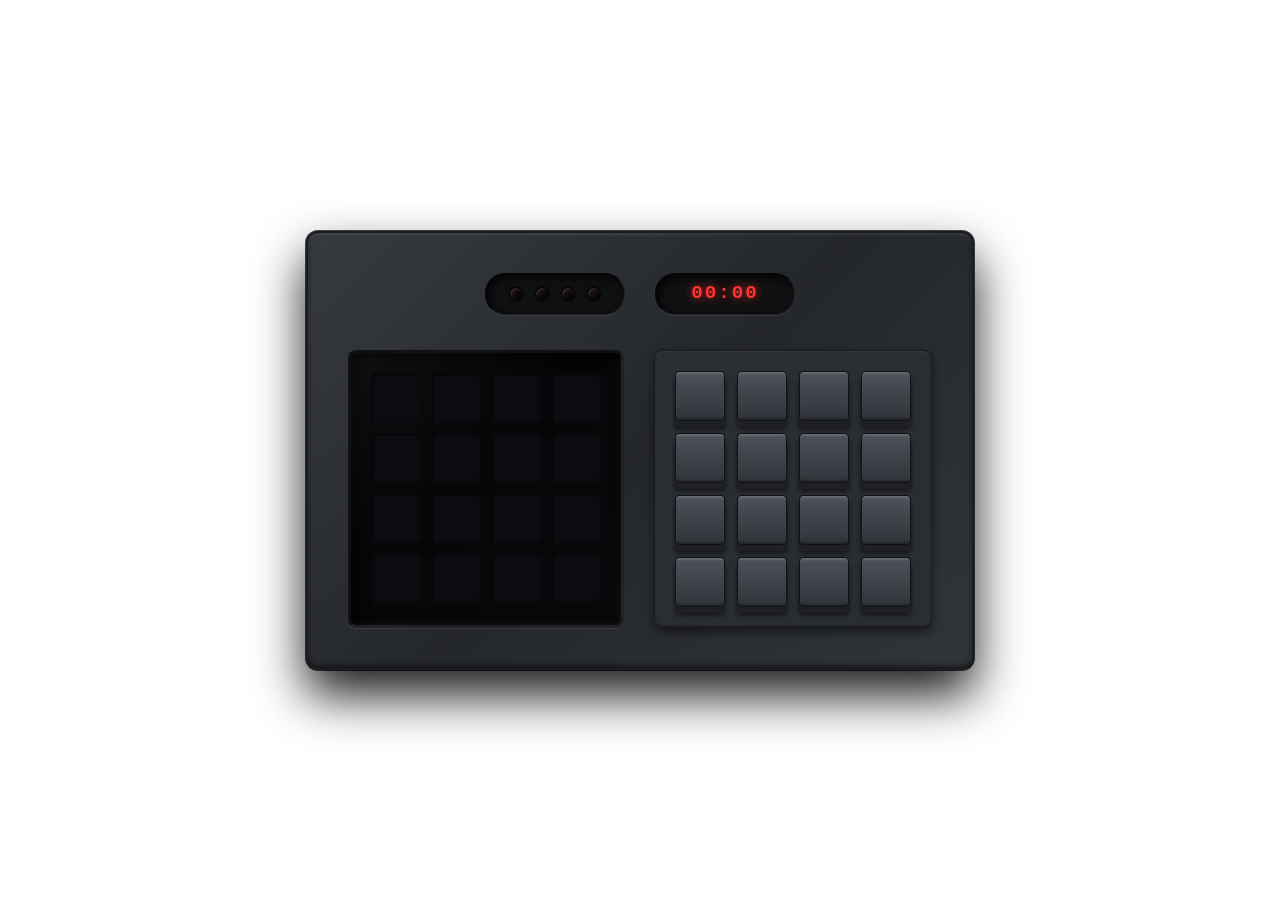
==== games/keyboard/index.html @ c957589f "feat: add home page and fils/keyboard mini-games Ajout de la page d'accueil regroupant tous les mini" ====
<!DOCTYPE html>
<html lang="fr">
<head>
    <meta charset="UTF-8">
    <meta name="viewport" content="width=device-width, initial-scale=1.0">
    <title>Mini-Jeu: Clavier Alarme</title>
    <!-- Use the same standard font as the Hub for consistency -->
    <link href="https://fonts.googleapis.com/css2?family=Roboto:wght@400;500;700&display=swap" rel="stylesheet">
    <link rel="stylesheet" href="../common.css">
    <link rel="stylesheet" href="style.css">
</head>
<body>
    <div class="game-container">
        <!-- Top LEDs & Digital Timer -->
        <div class="top-indicators">
            <div class="led-panel">
                <div class="led" id="led-1"></div>
                <div class="led" id="led-2"></div>
                <div class="led" id="led-3"></div>
                <div class="led" id="led-4"></div>
            </div>
            <div class="timer-panel">
                <span id="timer-display">00:00</span>
            </div>
        </div>

        <!-- Main Interface -->
        <div class="interface-wrapper">
            
            <!-- Left Display Panel -->
            <div class="display-panel">
                <div class="display-grid" id="display-grid">
                    <!-- 16 display squares injected by JS -->
                </div>
            </div>

            <!-- Right Keypad Panel -->
            <div class="keypad-panel">
                <div class="keypad-grid" id="keypad-grid">
                    <!-- 16 buttons injected by JS -->
                </div>
            </div>

        </div>
    </div>

    <!-- External Logic -->
    <script src="../common.js"></script>
    <script src="game.js"></script>
</body>
</html>
---- games/common.css ----
/* === COMMON CSS FOR ALL MINIGAMES === */
* {
    box-sizing: border-box;
    margin: 0;
    padding: 0;
    user-select: none; /* Prevent text selection */
}

body {
    width: 100vw;
    height: 100vh;
    display: flex;
    justify-content: center;
    align-items: center;
    background-color: transparent; /* Harmonized transparent background for FiveM */
    overflow: hidden;
}

/* === TOP BAR (Back & Copy) === */
#common-topbar {
    position: absolute;
    top: 20px;
    left: 20px;
    right: 20px;
    display: flex;
    justify-content: space-between;
    align-items: center;
    z-index: 9999;
    pointer-events: none; /* Let clicks pass through to game */
}

.topbar-btn {
    pointer-events: auto;
    background: rgba(20, 20, 20, 0.8);
    color: white;
    border: 1px solid #444;
    padding: 10px 15px;
    border-radius: 5px;
    font-family: 'Roboto', 'Courier New', sans-serif;
    font-size: 14px;
    cursor: pointer;
    transition: all 0.2s ease;
    backdrop-filter: blur(5px);
}

.topbar-btn:hover {
    background: rgba(40, 40, 40, 0.9);
    border-color: #666;
}

.copy-btn {
    position: absolute;
    left: 50%;
    transform: translateX(-50%);
}
---- games/keyboard/style.css ----
/* === VARIABLES === */
:root {
    --bg-color: #121315;       /* Very dark background for body */
    --display-off: #0b0c0f;    /* Inactive display grid items */
    --led-off: #160d0d;        /* Dark, slightly red for inactive LEDs */
    --led-red: #ff2222;
    --led-green: #22ff22;
    --btn-blue: #0d6efd;
    --btn-blue-glow: rgba(13, 110, 253, 0.8);
}

/* === GLOBAL === */
* {
    font-family: 'Roboto', sans-serif;
}

/* === MAIN CONTAINER (Brushed Metal Casing) === */
.game-container {
    background-color: #2b2e33;
    background-image: 
        linear-gradient(135deg, rgba(255,255,255,0.06) 0%, rgba(0,0,0,0.15) 50%, rgba(255,255,255,0.03) 100%),
        repeating-linear-gradient(0deg, transparent, transparent 2px, rgba(0,0,0,0.03) 2px, rgba(0,0,0,0.03) 4px);
    padding: 40px;
    border-radius: 12px;
    border: 2px solid #1a1c1f;
    box-shadow: 
        inset 0 2px 3px rgba(255, 255, 255, 0.1), /* top edge highlight */
        inset 0 -2px 5px rgba(0, 0, 0, 0.6), /* bottom inner shadow */
        0 25px 50px rgba(0, 0, 0, 0.9), /* massive drop shadow */
        0 0 0 1px #454a52; /* fine outer rim highlight */
    display: flex;
    flex-direction: column;
    align-items: center;
    gap: 25px;
}

/* === TOP INDICATORS === */
.top-indicators {
    display: flex;
    justify-content: center;
    align-items: center;
    gap: 30px; /* Espace entre les deux cadres au centre */
    width: 100%;
    margin-bottom: 10px;
}

.led-panel, .timer-panel {
    display: flex;
    justify-content: center;
    align-items: center;
    width: 140px;  /* Exact same width for symmetry */
    height: 42px;  /* Exact same height */
    background: #0f1012;
    border-radius: 20px;
    border: 1px solid #222;
    border-top-color: #050505;
    border-left-color: #050505;
    box-shadow: 
        inset 3px 3px 8px rgba(0,0,0,0.9), 
        0 1px 1px rgba(255,255,255,0.08); /* highlight on the metal edge below */
}

.led-panel {
    gap: 12px;
}

/* Digital Timer Text */
#timer-display {
    font-family: 'Courier New', Courier, monospace;
    font-weight: bold;
    font-size: 1.2rem;
    color: #ff3333;
    text-shadow: 0 0 10px rgba(255, 51, 51, 0.8);
    letter-spacing: 2px;
    line-height: 1; /* Keep it centered perfectly */
}

/* Glass LEDs */
.led {
    width: 14px;
    height: 14px;
    border-radius: 50%;
    background-color: var(--led-off);
    border: 1px solid #000;
    box-shadow: 
        inset -2px -2px 4px rgba(0,0,0,0.8), /* dark bottom right */
        inset 1px 1px 3px rgba(255,255,255,0.2), /* glass reflection */
        0 0 2px rgba(0,0,0,0.5);
    transition: all 0.1s ease;
}

.led.green {
    background-color: var(--led-green);
    box-shadow: 0 0 12px var(--led-green), inset -2px -2px 4px rgba(0,0,0,0.4), inset 1px 1px 4px rgba(255,255,255,0.8);
}

.led.yellow {
    background-color: #ffcc00;
    box-shadow: 0 0 12px #ffcc00, inset -2px -2px 4px rgba(0,0,0,0.4), inset 1px 1px 4px rgba(255,255,255,0.8);
}

.led.blink-red {
    animation: blinkRed 0.3s infinite alternate;
}

.led.blink-green {
    animation: blinkGreen 0.3s infinite alternate;
}

.led.blink-tension {
    animation: blinkTension var(--blink-speed, 1s) infinite alternate ease-in-out;
}

@keyframes blinkRed {
    from { background-color: var(--led-off); box-shadow: inset -2px -2px 4px rgba(0,0,0,0.8), inset 1px 1px 3px rgba(255,255,255,0.2); }
    to { background-color: var(--led-red); box-shadow: 0 0 15px var(--led-red), inset -2px -2px 4px rgba(0,0,0,0.3), inset 1px 1px 4px rgba(255,255,255,0.8); }
}

@keyframes blinkGreen {
    from { background-color: var(--led-off); box-shadow: inset -2px -2px 4px rgba(0,0,0,0.8), inset 1px 1px 3px rgba(255,255,255,0.2); }
    to { background-color: var(--led-green); box-shadow: 0 0 15px var(--led-green), inset -2px -2px 4px rgba(0,0,0,0.3), inset 1px 1px 4px rgba(255,255,255,0.8); }
}

@keyframes blinkTension {
    from { background-color: var(--led-off); box-shadow: inset -2px -2px 4px rgba(0,0,0,0.8), inset 1px 1px 3px rgba(255,255,255,0.2); }
    to { background-color: #ffcc00; box-shadow: 0 0 15px #ffcc00, inset -2px -2px 4px rgba(0,0,0,0.3), inset 1px 1px 4px rgba(255,255,255,0.8); }
}

/* === INTERFACE PANELS === */
.interface-wrapper {
    display: flex;
    gap: 30px;
    flex-wrap: wrap; /* Allows stacking on small screens */
    justify-content: center;
}

/* LEFT: Display Panel (Deep Screen) */
.display-panel {
    background: #050608;
    padding: 20px;
    border-radius: 8px;
    border: 3px solid #111;
    border-bottom-color: #222;
    border-right-color: #222;
    box-shadow: 
        inset 5px 5px 15px rgba(0, 0, 0, 0.9),
        inset -2px -2px 5px rgba(255, 255, 255, 0.05),
        0 1px 1px rgba(255, 255, 255, 0.1); /* bottom edge reflection on metal */
    position: relative;
    overflow: hidden;
}

/* Screen Glass Reflection Overlay */
.display-panel::after {
    content: '';
    position: absolute;
    top: 0; left: 0; right: 0; bottom: 0;
    background: linear-gradient(135deg, rgba(255,255,255,0.04) 0%, transparent 40%, rgba(255,255,255,0.01) 100%);
    pointer-events: none;
}

.display-grid {
    display: grid;
    grid-template-columns: repeat(4, 1fr);
    gap: 10px;
    position: relative;
    z-index: 1; /* Above glass slightly so glow shows well */
}

.display-cell {
    width: 50px;
    height: 50px;
    background: var(--display-off);
    border-radius: 4px;
    border: 1px solid #08090a;
    box-shadow: inset 1px 1px 2px rgba(0,0,0,0.8);
    transition: background 0.05s ease, box-shadow 0.05s ease;
}

.display-cell.active-blue {
    background: var(--btn-blue);
    border-color: #2a81ff;
    box-shadow: 0 0 20px var(--btn-blue-glow), inset 1px 1px 5px rgba(255,255,255,0.5);
}

/* RIGHT: Keypad Panel (Raised Metal Plate) */
.keypad-panel {
    background: #2a2d32;
    padding: 20px;
    border-radius: 8px;
    border: 1px solid #1a1c1f;
    box-shadow: 
        inset 0 1px 2px rgba(255, 255, 255, 0.08),
        inset 0 -1px 2px rgba(0, 0, 0, 0.5),
        0 4px 10px rgba(0, 0, 0, 0.5);
}

.keypad-grid {
    display: grid;
    grid-template-columns: repeat(4, 1fr);
    gap: 12px;
}

/* 3D Mechanical Buttons */
.keypad-btn {
    width: 50px;
    height: 50px;
    background: linear-gradient(180deg, #4d535b 0%, #30343a 100%);
    border: 1px solid #111;
    border-radius: 4px;
    outline: none;
    cursor: pointer;
    box-shadow: 
        inset 0 2px 2px rgba(255, 255, 255, 0.15), /* top edge bevel */
        inset 0 -2px 2px rgba(0, 0, 0, 0.3), /* bottom inner shadow */
        0 6px 0 #1e2024, /* 3D mechanical thickness */
        0 8px 5px rgba(0, 0, 0, 0.6); /* shadow below button */
    transition: transform 0.05s ease, box-shadow 0.05s ease, background 0.05s ease;
    transform: translateY(0);
}

/* Only apply hover/active effects when keypad is active */
.keypad-grid.active .keypad-btn:hover {
    background: linear-gradient(180deg, #575e67 0%, #3a3e45 100%);
}

.keypad-grid.active .keypad-btn:active {
    background: #2b2e33;
    /* Compress the 3D thickness from 6px to 1px to simulate physical push */
    box-shadow: 
        inset 0 2px 5px rgba(0, 0, 0, 0.6),
        0 1px 0 #1e2024,
        0 1px 2px rgba(0, 0, 0, 0.4);
    transform: translateY(5px);
}

/* Glowing active state for button sequence */
.keypad-btn.active-blue {
    background: var(--btn-blue) !important;
    border-color: #2a81ff;
    box-shadow: 
        inset 0 2px 5px rgba(255, 255, 255, 0.4),
        0 1px 0 #084298,
        0 1px 2px rgba(0, 0, 0, 0.4),
        0 0 20px var(--btn-blue-glow) !important;
    transform: translateY(5px); /* Push down automatically when it flashes */
}

/* Disable state cursor */
.keypad-grid:not(.active) .keypad-btn {
    cursor: not-allowed;
}
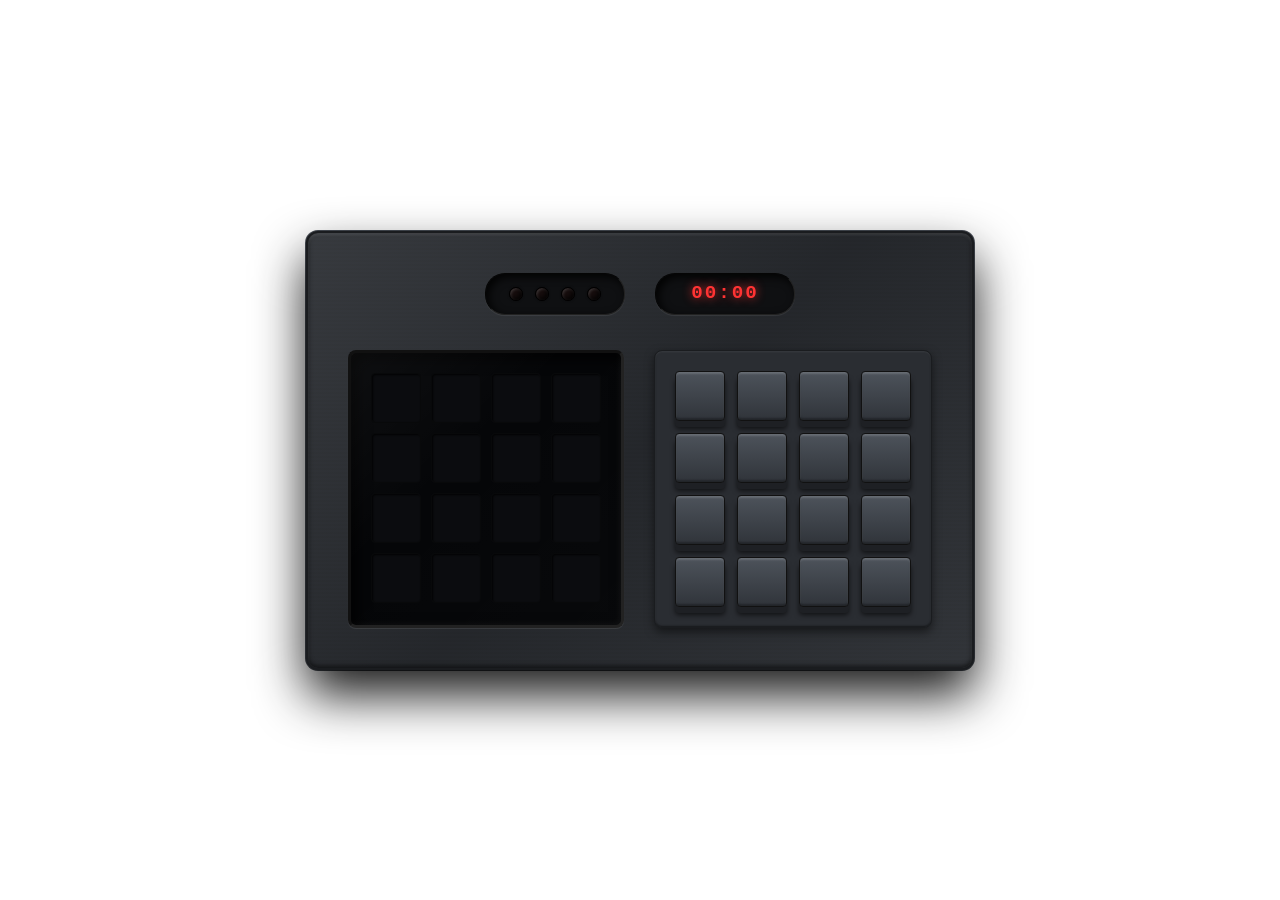
==== commit 5e8fe8b7: "feat: add button to browse mini-game projects Ajout d'un bouton permettant de parcourir les différen" ====
--- a/games/keyboard/index.html
+++ b/games/keyboard/index.html
@@ -45,6 +45,7 @@
     </div>
 
     <!-- External Logic -->
+    <script src="../../js/data.js"></script>
     <script src="../common.js"></script>
     <script src="game.js"></script>
 </body>
